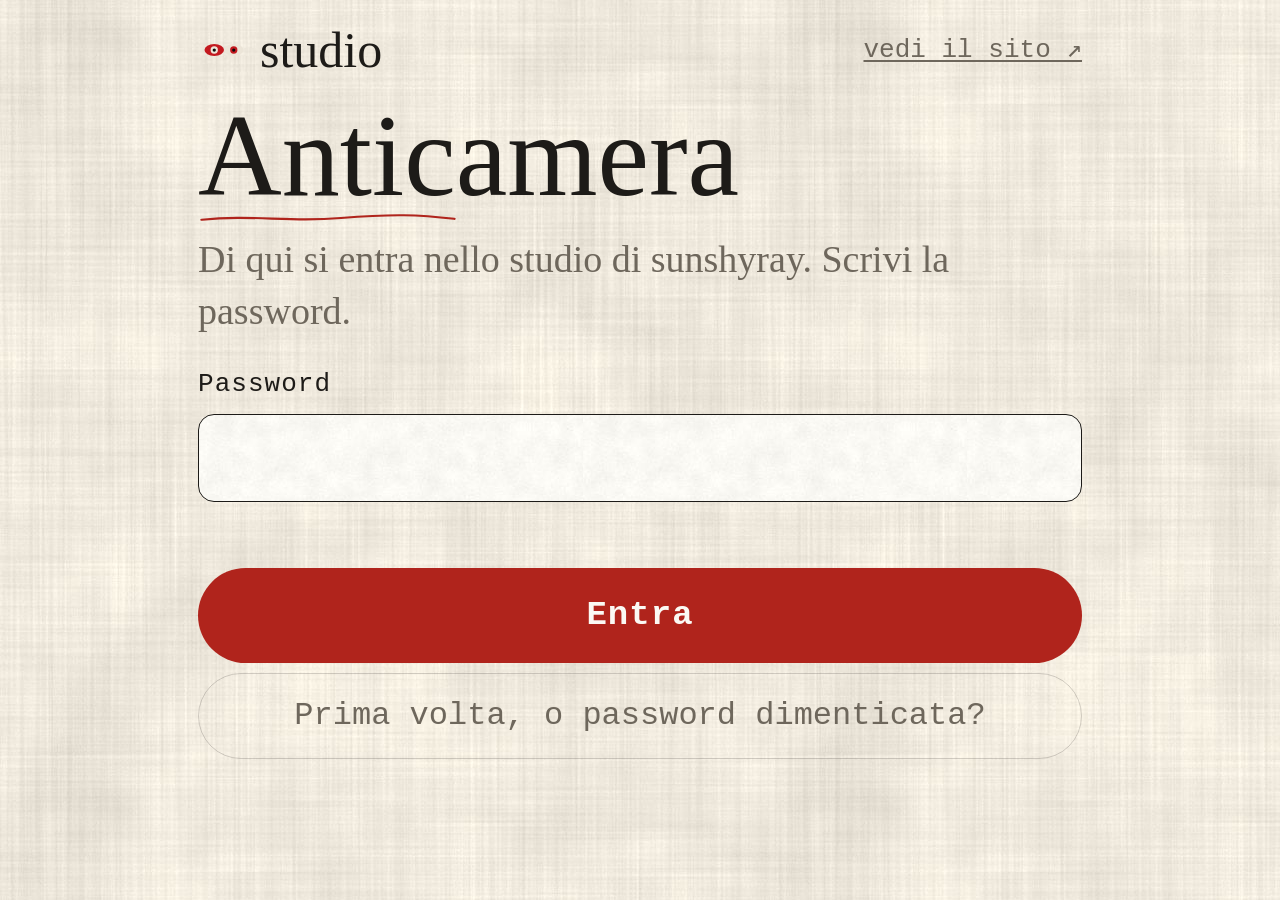
==== studio/index.html @ 6d98ebd4 "Ritaglio con cornice dritta e inclinazione della foto; anteprima fissa sul telefono e comandi a sche" ====
<!doctype html>
<html lang="it">
<head>
<meta charset="utf-8">
<meta name="viewport" content="width=device-width, initial-scale=1, viewport-fit=cover">
<title>studio</title>
<meta name="robots" content="noindex, nofollow, noarchive">
<meta http-equiv="Content-Security-Policy" content="default-src 'none'; script-src 'self'; style-src 'self' 'unsafe-inline' https://fonts.googleapis.com; font-src https://fonts.gstatic.com; img-src 'self' data: blob: https://raw.githubusercontent.com; connect-src 'self' https://api.github.com https://raw.githubusercontent.com; base-uri 'none'; form-action 'none'; object-src 'none'">
<meta name="referrer" content="no-referrer">
<meta name="theme-color" content="#f2ede3">
<link rel="icon" href="../favicon.svg" type="image/svg+xml">
<link rel="preconnect" href="https://fonts.googleapis.com">
<link rel="preconnect" href="https://fonts.gstatic.com" crossorigin>
<link href="https://fonts.googleapis.com/css2?family=EB+Garamond:ital,wght@0,400;0,500;1,400&family=Reenie+Beanie&family=Special+Elite&display=swap" rel="stylesheet">
<style>
:root{--ink:#f2ede3;--ink-2:#fbf9f4;--ink-3:#e8e1d3;--bone:#1d1b18;--dim:#6e675c;--red:#b0241c;--line:rgba(29,27,24,.18);--ok:#3f6b45;--serif:"EB Garamond",Georgia,serif;--sans:"Special Elite","Courier New",monospace;--hand:"Reenie Beanie",cursive;--ease:cubic-bezier(.16,1,.3,1)}
*{box-sizing:border-box;margin:0;padding:0}
body{background:var(--ink);color:var(--bone);font-family:var(--sans);font-size:16px;line-height:1.5;min-height:100svh;-webkit-font-smoothing:antialiased}
button,input,textarea,select{font:inherit;color:inherit}
button{cursor:pointer;background:none;border:0}
a{color:inherit}
.wrap{max-width:760px;margin:0 auto;padding:24px 16px 80px}
header{display:flex;align-items:center;justify-content:space-between;gap:12px;margin-bottom:28px}
.logo{display:flex;align-items:center;gap:10px;font-family:var(--hand);font-size:36px;line-height:1;text-decoration:none}
.logo svg{width:34px}
.small-btn{font-size:13px;color:var(--dim);text-decoration:underline;text-underline-offset:3px}
h1{font-family:var(--serif);font-weight:400;font-size:clamp(56px,13vw,84px);line-height:1;margin-bottom:10px}
.lead{color:var(--dim);margin-bottom:28px}
.tabs{display:flex;gap:6px;background:var(--ink-2);padding:6px;border-radius:99px;margin-bottom:28px;position:sticky;top:10px;z-index:5;border:1px solid var(--line)}
.tabs button{flex:1;padding:12px 8px;border-radius:99px;font-size:14px;font-weight:500;color:var(--dim);transition:background .3s,color .3s}
.tabs button.on{background:var(--bone);color:var(--ink)}
.panel{display:none;animation:fade .5s var(--ease)}
.panel.on{display:block}
@keyframes fade{from{opacity:0;transform:translateY(12px)}to{opacity:1;transform:none}}

.drop{position:relative;display:grid;place-items:center;text-align:center;min-height:260px;border:1.5px dashed rgba(29,27,24,.35);border-radius:22px;padding:28px;cursor:pointer;transition:border-color .3s,background .3s;overflow:hidden;background:var(--ink-2)}
.drop:hover,.drop.over{border-color:var(--red);background:#fff}
.drop .big{font-family:var(--hand);font-size:40px;line-height:1.1;margin:10px 0 6px}
.drop .hint{color:var(--dim);font-size:14px}
.drop svg.sp{width:56px;color:var(--red);animation:spin 10s linear infinite}
.drop img{max-height:420px;width:auto;max-width:100%;box-shadow:2px 3px 0 #cbc1ae,8px 20px 34px -12px rgba(40,30,20,.45)}
.drop .change{margin-top:12px;font-size:13px;color:var(--dim)}
.drop input{display:none}
@keyframes spin{to{transform:rotate(360deg)}}

.field{margin-top:18px}
.field label{display:block;font-size:13px;font-weight:500;letter-spacing:.04em;margin-bottom:7px;color:var(--bone)}
.field label small{color:var(--dim);font-weight:400}
.field input,.field textarea{font-family:var(--serif);font-size:18px!important;width:100%;background:var(--ink-2);border:1px solid var(--line);border-radius:14px;padding:14px 16px;font-size:16px;outline:none;transition:border-color .3s}
.field textarea{min-height:120px;resize:vertical;line-height:1.5}
.field input:focus,.field textarea:focus{border-color:var(--bone)}
.row{display:grid;grid-template-columns:1fr 1fr;gap:12px}
.status{display:grid;grid-template-columns:1fr 1fr;gap:8px;margin-top:8px}
.status label{display:flex;align-items:center;justify-content:center;gap:8px;padding:14px;border:1px solid var(--line);border-radius:14px;cursor:pointer;font-size:15px;transition:background .3s,border-color .3s}
.status input{display:none}
.status label::before{content:"";width:9px;height:9px;border-radius:50%;background:var(--ok)}
.status label.sold::before{background:var(--red)}
.status input:checked+span{font-weight:600}
.status label:has(input:checked){border-color:var(--bone);background:var(--ink-3)}
details{margin-top:22px;border:1px solid var(--line);border-radius:14px;padding:4px 16px 16px;background:var(--ink-2)}
summary{cursor:pointer;padding:12px 0 0;font-size:14px;color:var(--dim)}
details[open] summary{margin-bottom:4px}

.go{margin-top:28px;width:100%;padding:18px;border-radius:99px;background:var(--red);color:#fbf9f4;font-size:17px;font-weight:600;letter-spacing:.03em;transition:transform .2s,opacity .3s}
.go:active{transform:scale(.98)}
.go:disabled{opacity:.4;cursor:not-allowed}
.ghost{margin-top:10px;width:100%;padding:14px;border-radius:99px;border:1px solid var(--line);color:var(--dim)}

.list{display:grid;gap:12px}
.item{display:grid;grid-template-columns:84px 1fr;gap:14px;padding:12px;background:var(--ink-2);border:1px solid var(--line);border-radius:18px;align-items:center}
.item img{width:84px;height:84px;object-fit:cover;border-radius:10px}
.item h3{font-family:var(--serif);font-style:italic;font-weight:400;font-size:22px;line-height:1.1}
.item .m{font-size:13px;color:var(--dim);margin:2px 0 8px}
.item .acts{display:flex;flex-wrap:wrap;gap:6px}
.item .acts button{font-size:13px;padding:7px 12px;border-radius:99px;border:1px solid var(--line)}
.item .acts button:hover{border-color:var(--bone)}
.item .acts .del{color:var(--red)}
.pill-s{display:inline-flex;align-items:center;gap:6px;font-size:12px}
.pill-s::before{content:"";width:7px;height:7px;border-radius:50%;background:var(--ok)}
.pill-s.sold::before{background:var(--red)}
.note{font-size:14px;color:var(--dim);background:var(--ink-2);border:1px solid var(--line);border-radius:14px;padding:14px 16px;margin-top:18px}
.note b{color:var(--bone)}
.note ol{padding-left:20px;margin-top:6px}
.note li{margin:4px 0}
.err{color:var(--red);font-size:14px;margin-top:10px;min-height:1em}

/* come il sito: muro, carta, nastro adesivo */
body{background:var(--ink) url(../img/muro.jpg) 0 0/768px repeat}
.drop,.item,details,.note,.crop,.tabs,.field input,.field textarea,.status label{background-color:var(--ink-2);background-image:url(../img/carta.jpg);background-size:384px}
.drop{border-radius:6px;box-shadow:0 1px 0 rgba(0,0,0,.04),0 22px 34px -22px rgba(40,30,20,.5)}
.drop::before{content:"";position:absolute;top:-6px;left:50%;width:110px;height:28px;margin-left:-55px;background:rgba(222,210,180,.8);transform:rotate(-3deg);mix-blend-mode:multiply}
h1{font-family:var(--hand);font-size:clamp(56px,13vw,84px);line-height:.9}
h1::after{content:"";display:block;width:min(260px,70%);height:12px;margin-top:4px;background:no-repeat left/100% 100% url("data:image/svg+xml,%3Csvg xmlns='http://www.w3.org/2000/svg' viewBox='0 0 200 14' preserveAspectRatio='none'%3E%3Cpath d='M3 9 C 40 3, 70 12, 110 7 S 170 3, 197 8' fill='none' stroke='%23b0241c' stroke-width='2.4' stroke-linecap='round'/%3E%3C/svg%3E")}
.lead{font-family:var(--serif);font-size:19px;line-height:1.45}

/* fotocamera / galleria */
.drop{cursor:default}
.picks{display:flex;flex-wrap:wrap;gap:10px;justify-content:center;margin-top:18px}
.pick{display:inline-flex;align-items:center;gap:8px;padding:15px 22px;border-radius:99px;border:1px solid var(--line);background:var(--ink-2);font-size:16px;cursor:pointer;transition:transform .2s,border-color .3s}
.pick:active{transform:scale(.97)}
.pick:hover{border-color:var(--bone)}
.pick--cam{background:var(--red);border-color:var(--red);color:#fbf9f4;font-weight:600}
.pick input{display:none}
.drop .tip{font-family:var(--serif);font-size:16px;color:var(--dim);max-width:440px;margin:18px auto 0;line-height:1.4}
#dropFull .picks,#nbFull .picks{margin-top:16px}
#dropFull .pick,#nbFull .pick{padding:11px 18px;font-size:14px}
.only-mouse{display:none}
@media (hover:hover) and (pointer:fine){.pick--cam{display:none}.only-touch{display:none}.only-mouse{display:inline}}
.loupe{position:fixed;width:120px;height:120px;border-radius:50%;border:3px solid #fff;box-shadow:0 6px 20px rgba(0,0,0,.55);pointer-events:none;z-index:60;background:#000}
.cropTip.found b{color:var(--ok)}

/* tela finta + ritocchi */
.mock{background:#d9d2c4 url(../img/muro-sala.jpg) 0 0/600px;border-radius:6px;padding:30px 20px 44px;display:grid;place-items:center;box-shadow:inset 0 0 50px rgba(60,40,20,.14)}
.mock .cv{--dp:9px;position:relative;display:inline-block;max-width:calc(100% - 22px);box-shadow:13px 21px 26px -8px rgba(40,28,16,.5),27px 39px 60px -20px rgba(40,28,16,.35)}
.drop .mock .cv img{display:block;max-height:min(52svh,540px);max-width:100%;width:auto;height:auto;box-shadow:none}
.mock .cv::before,.mock .cv::after{content:"";position:absolute;background-color:#2a2420;background-image:var(--img);background-repeat:no-repeat}
.mock .cv::before{top:0;left:100%;width:var(--dp);height:100%;background-size:auto 100%;background-position:right center;transform:skewY(45deg);transform-origin:0 0;filter:brightness(.55) saturate(.85)}
.mock .cv::after{top:100%;left:0;width:100%;height:var(--dp);background-size:100% auto;background-position:center bottom;transform:skewX(45deg);transform-origin:0 0;filter:brightness(.36) saturate(.8)}
.mock .weave{position:absolute;inset:0;pointer-events:none;background:linear-gradient(135deg,rgba(255,250,240,.13),transparent 38%,transparent 62%,rgba(0,0,0,.16)),repeating-linear-gradient(0deg,rgba(0,0,0,.028) 0 1px,transparent 1px 2px),repeating-linear-gradient(90deg,rgba(255,255,255,.028) 0 1px,transparent 1px 2px);box-shadow:inset 0 0 0 1px rgba(0,0,0,.12)}
.mockCap{font-family:var(--hand);font-size:26px;color:var(--dim);margin-top:6px;text-align:center}
.tune{margin-top:14px;text-align:left;background:var(--ink-2) url(../img/carta.jpg) 0 0/384px;border:1px solid var(--line);border-radius:16px;padding:12px 16px 6px}
.tune h3{font-family:var(--hand);font-weight:400;font-size:34px;line-height:1}
.tg{font-size:11.5px;letter-spacing:.1em;text-transform:uppercase;color:var(--dim);margin:14px 0 0}
.sl{padding:7px 0 5px;border-bottom:1px dashed rgba(29,27,24,.12)}
.sl:last-child{border-bottom:0}
.slh{display:flex;justify-content:space-between;align-items:baseline;gap:10px}
.slh span{font-size:15px}
.slh small{display:block;font-family:var(--serif);font-size:13px;color:var(--dim);line-height:1.2}
.slh output{font-size:14px;color:var(--dim);font-variant-numeric:tabular-nums;cursor:pointer;padding:2px 8px;border-radius:99px;border:1px solid transparent;white-space:nowrap}
.slh output.chg{color:var(--red);border-color:rgba(176,36,28,.35)}
.slc{display:grid;grid-template-columns:40px 1fr 40px;align-items:center;gap:8px;margin-top:2px}
.slc button{width:40px;height:40px;border-radius:50%;border:1px solid var(--line);background:var(--ink-2);font-size:22px;line-height:1;color:var(--bone)}
.slc button:active{background:var(--ink-3);transform:scale(.94)}
.drop .slc input{display:block;width:100%;height:34px;accent-color:#b0241c;touch-action:pan-y;cursor:pointer}
.tbtns{display:flex;flex-wrap:wrap;gap:8px;margin:10px 0 4px}
.tb{padding:10px 14px;border-radius:99px;border:1px solid var(--line);background:var(--ink-2);font-size:14px;-webkit-user-select:none;user-select:none;touch-action:manipulation}
.tb.on{background:var(--bone);color:var(--ink)}
.mgrid{position:absolute;inset:0;pointer-events:none;opacity:0;transition:opacity .35s;
  background:linear-gradient(90deg,transparent calc(33.33% - .5px),rgba(255,255,255,.75) calc(33.33% - .5px) calc(33.33% + .5px),transparent 0,transparent calc(66.66% - .5px),rgba(255,255,255,.75) calc(66.66% - .5px) calc(66.66% + .5px),transparent 0),
  linear-gradient(0deg,transparent calc(33.33% - .5px),rgba(255,255,255,.75) calc(33.33% - .5px) calc(33.33% + .5px),transparent 0,transparent calc(66.66% - .5px),rgba(255,255,255,.75) calc(66.66% - .5px) calc(66.66% + .5px),transparent 0),
  repeating-linear-gradient(90deg,rgba(255,255,255,.22) 0 1px,transparent 1px 8.333%),repeating-linear-gradient(0deg,rgba(255,255,255,.22) 0 1px,transparent 1px 8.333%);
  outline:1px solid rgba(255,255,255,.6);mix-blend-mode:difference}
.mgrid.on{opacity:1}
.hdl.hdl--m{width:26px;height:26px;margin:-13px 0 0 -13px;background:#fff;border:3px solid #b0241c}
#retouchOld{margin:0 0 14px}
#tuneReset{margin:10px 0 8px;padding:11px;font-size:14px}

/* anteprima fissa + comandi a schede */
.seg{display:grid;grid-template-columns:repeat(3,1fr);gap:4px;background:var(--ink-3);padding:4px;border-radius:99px;margin:10px 0 4px}
.seg button{padding:11px 6px;border-radius:99px;font-size:15px;color:var(--dim)}
.seg button.on{background:var(--bone);color:var(--ink)}
.tb small{font-size:.8em;color:var(--dim)}
.tb.on small{color:inherit}
.g-hide{display:none!important}
.rot90{display:block;width:100%;margin:6px 0 2px;padding:12px;border-radius:99px;border:1px dashed var(--line);font-size:15px}
#cropRot{margin-top:12px}
.cropAngle{margin-top:14px;border:0}
.crop .slc input{display:block;width:100%;height:34px;accent-color:#b0241c;touch-action:pan-y;cursor:pointer}
.crop__stage .mgrid{inset:auto;mix-blend-mode:normal;outline:0;background:linear-gradient(90deg,transparent calc(33.33% - .5px),rgba(255,255,255,.8) calc(33.33% - .5px) calc(33.33% + .5px),transparent 0,transparent calc(66.66% - .5px),rgba(255,255,255,.8) calc(66.66% - .5px) calc(66.66% + .5px),transparent 0),linear-gradient(0deg,transparent calc(33.33% - .5px),rgba(255,255,255,.8) calc(33.33% - .5px) calc(33.33% + .5px),transparent 0,transparent calc(66.66% - .5px),rgba(255,255,255,.8) calc(66.66% - .5px) calc(66.66% + .5px),transparent 0),repeating-linear-gradient(90deg,rgba(255,255,255,.25) 0 1px,transparent 1px 8.333%),repeating-linear-gradient(0deg,rgba(255,255,255,.25) 0 1px,transparent 1px 8.333%)}
.cropRes{display:flex;align-items:center;gap:14px;margin-top:14px;text-align:left}
.cropRes img{width:92px;height:auto;max-height:120px;object-fit:contain;box-shadow:3px 5px 10px -4px rgba(40,30,20,.5);background:#2a2622;flex:none}
.cropRes p{font-family:var(--serif);font-size:16px;color:var(--dim);line-height:1.35}
.cropRes b{color:var(--bone)}
#drop.full{overflow:visible}
@media (max-width:899px){
  .tabs{position:static}
  .mockStick{position:sticky;top:0;z-index:6;margin:-14px -29px 0;padding:10px 12px 4px;background:var(--ink-2) url(../img/carta.jpg) 0 0/384px;border-bottom:1px solid var(--line);box-shadow:0 10px 18px -14px rgba(40,30,20,.45)}
  .mock{padding:16px 12px 26px}
  .drop .mock .cv img{max-height:34svh}
  .mockCap{font-size:21px;margin-top:2px}
  .tune{margin-top:10px;padding:10px 12px 4px}
  .tune h3{display:none}
  .tbtns{flex-wrap:nowrap;gap:6px;margin-top:0}
  .tb{flex:1;padding:9px 6px;font-size:13px;white-space:nowrap}
  .tb small{display:none}
  .sl{padding:5px 0 3px}
  .slh small{display:none}
}

/* overlay */
.ov{position:fixed;inset:0;z-index:50;background:rgba(242,237,227,.94);backdrop-filter:blur(6px);display:none;place-items:center;text-align:center;padding:24px}
.ov.on{display:grid;animation:fade .4s var(--ease)}
.ov svg{width:90px;color:var(--red);animation:spin 2.4s linear infinite}
.ov.done svg{animation:none;color:var(--ok)}
.ov p{font-family:var(--hand);font-size:44px;line-height:1;margin-top:18px}
.ov small{display:block;color:var(--dim);margin-top:8px;font-size:14px;max-width:340px;margin-inline:auto}
.ov button{margin-top:24px;padding:14px 30px;border-radius:99px;background:var(--bone);color:var(--ink);font-weight:600;display:none}
.ov.done button,.ov.fail button{display:inline-block}
.ov.fail svg{animation:none;color:var(--red)}

/* ritaglio */
.crop{margin-top:16px;background:var(--ink-2);border:1px solid var(--line);border-radius:22px;padding:16px}
.cropTip{font-size:14px;color:var(--dim);margin-bottom:14px}
.cropTip b{color:var(--bone)}
.crop__wrap{display:grid;place-items:center;background:#2a2622;border-radius:12px;padding:22px;overflow:hidden}
.crop__stage{position:relative;display:inline-block;touch-action:none;user-select:none;-webkit-user-select:none}
.crop__stage img,.crop__stage canvas#cropImg{display:block;max-width:100%;max-height:62svh;width:auto;height:auto;pointer-events:none}
.crop__stage svg{position:absolute;inset:0;width:100%;height:100%;overflow:visible}
#cropShade{fill:rgba(0,0,0,.5)}
#cropPoly{fill:none;stroke:#fff;stroke-width:2;vector-effect:non-scaling-stroke;stroke-dasharray:6 4}
.hdl{position:absolute;width:34px;height:34px;margin:-17px 0 0 -17px;border-radius:50%;border:3px solid #fff;background:rgba(176,36,28,.85);box-shadow:0 2px 8px rgba(0,0,0,.5);touch-action:none;cursor:grab}
.hdl:active{cursor:grabbing;transform:scale(1.15)}
.go--s{margin-top:10px;padding:14px}
.h2s{font-family:var(--serif);font-weight:400;font-size:30px;margin:44px 0 14px}
.item.nb img{object-fit:cover}

/* sul computer: testi grandi il doppio */
@media (min-width:900px){
.cropRes img{width:160px;max-height:200px}
.cropRes p{font-size:28px}
.seg button{font-size:28px}
.rot90,#cropRot{font-size:26px}
.tg{font-size:20px}
.slh span{font-size:26px}
.slh small{font-size:22px}
.slh output{font-size:24px}
.tb{font-size:24px}
.slc{grid-template-columns:56px 1fr 56px}
.slc button{width:56px;height:56px;font-size:30px}
.tune h3{font-size:56px}
.mockCap{font-size:40px}
#tuneReset{font-size:26px}
.pick{font-size:28px}
.drop .tip{font-size:30px;max-width:720px}
#dropFull .pick,#nbFull .pick{font-size:24px}
body{font-size:32px}
.logo{font-size:50px}
.small-btn{font-size:26px}
h1{font-size:clamp(76px,19vw,116px)}
.tabs button{font-size:28px}
.drop .big{font-size:56px}
.drop .hint{font-size:28px}
.drop .change{font-size:26px}
.field label{font-size:26px}
.field input,.field textarea{font-size:36px!important;font-size:32px}
.status label{font-size:30px}
summary{font-size:28px}
.go{font-size:34px}
.item h3{font-size:44px}
.item .m{font-size:26px}
.item .acts button{font-size:26px}
.pill-s{font-size:24px}
.note{font-size:28px}
.err{font-size:28px}
h1{font-size:clamp(76px,19vw,116px)}
.lead{font-size:38px}
.ov p{font-size:62px}
.ov small{font-size:28px}
.cropTip{font-size:28px}
.h2s{font-size:42px}
.wrap{max-width:920px;padding:24px 18px 120px}
header{flex-wrap:wrap}
.logo svg{width:52px}
.tabs button{padding:16px 8px}
.lead{line-height:1.35}
.field{margin-top:26px}
.field label{margin-bottom:10px}
.field input,.field textarea{padding:16px 18px;border-radius:16px}
.field textarea{min-height:200px}
#m-it,#m-en{min-height:160px!important}
#b-it,#b-en{min-height:300px!important}
.status label{padding:18px}
.status label::before{width:16px;height:16px}
.pill-s::before{width:13px;height:13px}
.drop{min-height:340px}
.drop svg.sp{width:84px}
.go{padding:22px}
.ghost{padding:18px}
.item{grid-template-columns:120px 1fr;gap:16px}
.item img{width:120px;height:120px}
.item .acts{gap:10px}
.item .acts button{padding:10px 18px}
.hdl{width:46px;height:46px;margin:-23px 0 0 -23px}
.note{line-height:1.45;padding:18px 20px}
.ov small{max-width:520px}
.ov button{padding:18px 40px}
}
</style>
</head>
<body>
<div class="wrap">
  <header>
    <a class="logo" href="../" title="Vai al sito">
      <svg viewBox="0 0 64 64"><ellipse cx="20" cy="32" rx="12" ry="7.5" fill="#c3191f"/><circle cx="20" cy="32" r="4.5" fill="#ece5d8"/><circle cx="20" cy="32" r="2" fill="#0c0a0a"/><ellipse cx="44" cy="32" rx="12" ry="7.5" fill="#ece5d8"/><circle cx="44" cy="32" r="4.5" fill="#c3191f"/><circle cx="44" cy="32" r="2" fill="#0c0a0a"/></svg>
      studio
    </a>
    <div style="display:flex;gap:16px">
      <a class="small-btn" href="../">vedi il sito ↗</a>
      <button class="small-btn" id="logout" hidden>esci</button>
    </div>
  </header>

  <!-- LOGIN -->
  <section id="login" hidden>
    <h1>Anticamera</h1>
    <div id="pwBox">
      <p class="lead">Di qui si entra nello studio di sunshyray. Scrivi la password.</p>
      <input type="text" name="username" autocomplete="username" value="sunshyray" hidden aria-hidden="true">
      <div class="field"><label for="pw">Password</label><input id="pw" type="password" autocomplete="current-password" enterkeyhint="go"></div>
      <p class="err" id="loginErr"></p>
      <button class="go" id="loginBtn">Entra</button>
      <button class="ghost" id="toSetup">Prima volta, o password dimenticata?</button>
    </div>
    <div id="setupBox" hidden>
      <p class="lead">Si fa <b>una volta sola</b>: incolla la chiave di GitHub e scegli una password. Da quel momento, da qualsiasi telefono, per entrare basta la password.</p>
      <div class="field"><label for="tok">Chiave di GitHub</label><input id="tok" type="password" autocomplete="off" placeholder="github_pat_..."></div>
      <div class="field" id="repoField" hidden><label for="repo">Repository <small>(utente/nome-repo)</small></label><input id="repo" placeholder="utente/sunshyray"></div>
      <div class="field"><label for="np1">Scegli la password <small>(almeno 10 caratteri)</small></label><input id="np1" type="password" autocomplete="new-password"></div>
      <div class="field"><label for="np2">Riscrivila</label><input id="np2" type="password" autocomplete="new-password"></div>
      <p class="note">Meglio una piccola frase facile da ricordare per voi, ma non per gli altri (es. <b>spirale rossa di marzo</b>).</p>
      <p class="err" id="setupErr"></p>
      <button class="go" id="setupBtn">Salva la password ed entra</button>
      <button class="ghost" id="toPw">Ho già la password</button>
    </div>
  </section>

  <!-- APP -->
  <section id="app" hidden>
    <div class="tabs">
      <button data-t="new" class="on">＋ Opera</button>
      <button data-t="list">Opere</button>
      <button data-t="nb">Quaderno</button>
      <button data-t="bio">Bio</button>
    </div>

    <!-- NUOVA / MODIFICA OPERA -->
    <div class="panel on" id="p-new">
      <h1 id="formTitle">Nuova opera</h1>
      <p class="lead" id="formLead">Fotografa il quadro: lo trovo e lo metto dritto io, tu controlli e premi Ritaglia. Poi ritocchi se serve, scrivi due righe e premi Pubblica.</p>
      <div class="drop" id="drop">
        <div id="dropEmpty">
          <svg class="sp" viewBox="-100 -100 200 200"><path id="spD" fill="none" stroke="currentColor" stroke-width="8" stroke-linecap="round"/></svg>
          <div class="big"><span class="only-touch">Fotografa il quadro</span><span class="only-mouse">Trascina qui la foto</span></div>
          <div class="picks">
            <label class="pick pick--cam"><input type="file" id="fileCam" accept="image/*" capture="environment">📷 Scatta la foto</label>
            <label class="pick"><input type="file" id="file" accept="image/*">🖼 Scegli dalla galleria</label>
          </div>
          <p class="tip">Consiglio: mettiti <b>di fronte</b> al quadro, lascia <b>un po' di muro intorno</b>, buona luce e niente flash. Gli angoli li trovo io.</p>
        </div>
        <div id="dropFull" hidden>
          <button type="button" class="ghost" id="retouchOld" hidden>✎ Ritocca questa foto</button>
          <div class="mockStick" id="mockStick">
            <div class="mock"><span class="cv" id="mCv"><img id="preview" alt=""><i class="weave"></i><i class="mgrid" id="mGrid"></i></span></div>
            <p class="mockCap">così apparirà sul sito</p>
          </div>
          <div class="tune" id="tune" hidden>
            <h3>Ritocchi</h3>
            <div class="tbtns">
              <button type="button" class="tb" id="tuneAuto">✨ Luce auto</button>
              <button type="button" class="tb" id="tuneBefore">👁 Com'era <small>(tieni premuto)</small></button>
              <button type="button" class="tb" id="tuneGrid">▦ Griglia</button>
            </div>
            <div class="seg" id="tuneSeg">
              <button type="button" data-g="forma" class="on">Forma</button>
              <button type="button" data-g="margini">Margini</button>
              <button type="button" data-g="colore">Colore</button>
            </div>
            <div id="tuneRows"></div>
            <button type="button" class="ghost" id="tuneReset">Azzera tutti i ritocchi</button>
          </div>
          <div class="picks">
            <label class="pick pick--cam"><input type="file" id="fileCam2" accept="image/*" capture="environment">📷 Rifai la foto</label>
            <label class="pick"><input type="file" id="file2" accept="image/*">🖼 Un'altra dalla galleria</label>
          </div>
        </div>
      </div>
      <button class="ghost" id="recrop" hidden>Sistema di nuovo gli angoli</button>

      <!-- ritaglio a 4 angoli -->
      <div class="crop" id="crop" hidden>
        <p class="cropTip" id="cropTip"><b>Trascina i 4 pallini rossi sugli angoli del quadro.</b> Così la foto diventa dritta, senza muro intorno, e si appoggia bene sulla tela.</p>
        <div class="crop__wrap"><div class="crop__stage" id="stage">
          <canvas id="cropImg"></canvas>
          <i class="mgrid" id="cGrid"></i>
          <svg viewBox="0 0 1 1" preserveAspectRatio="none"><path id="cropShade" fill-rule="evenodd"/><polygon id="cropPoly"/></svg>
          <button type="button" class="hdl" data-k="0" aria-label="angolo in alto a sinistra"></button>
          <button type="button" class="hdl" data-k="1" aria-label="angolo in alto a destra"></button>
          <button type="button" class="hdl" data-k="2" aria-label="angolo in basso a destra"></button>
          <button type="button" class="hdl" data-k="3" aria-label="angolo in basso a sinistra"></button>
          <button type="button" class="hdl hdl--m" data-s="0" aria-label="lato sopra"></button>
          <button type="button" class="hdl hdl--m" data-s="1" aria-label="lato destro"></button>
          <button type="button" class="hdl hdl--m" data-s="2" aria-label="lato sotto"></button>
          <button type="button" class="hdl hdl--m" data-s="3" aria-label="lato sinistro"></button>
          <canvas class="loupe" id="loupe" width="240" height="240" hidden></canvas>
        </div></div>
        <div class="sl cropAngle">
          <div class="slh"><span>Inclinazione<small>se la foto è storta, girala finché il quadro sta dritto nella cornice</small></span><output id="caOut" title="tocca per azzerare">0°</output></div>
          <div class="slc"><button type="button" data-d="-1" aria-label="meno">−</button><input type="range" id="caRange" min="-15" max="15" step="0.1" value="0" aria-label="Inclinazione"><button type="button" data-d="1" aria-label="più">+</button></div>
        </div>
        <div class="cropRes"><img id="cropRes" alt=""><p>← <b>così verrà</b>: dritto, senza muro intorno. Se non ti torna, sposta i pallini.</p></div>
        <button type="button" class="ghost" id="cropRot">↻ Gira la foto di 90°</button>
        <div class="row">
          <button class="ghost" id="cropSkip">Usa la foto intera</button>
          <button class="go go--s" id="cropOk">Ritaglia ✓</button>
        </div>
      </div>

      <div class="field"><label for="f-titolo">Titolo *</label><input id="f-titolo" placeholder="es. Vortice rosso"></div>
      <div class="field"><label for="f-desc">Descrizione</label><textarea id="f-desc" placeholder="Cosa racconta questo quadro? Perché l'hai dipinto?"></textarea></div>
      <div class="row">
        <div class="field"><label for="f-dim">Dimensioni <small>(larghezza × altezza)</small></label><input id="f-dim" placeholder="es. 50 × 70 cm"></div>
        <div class="field"><label for="f-anno">Anno</label><input id="f-anno" inputmode="numeric"></div>
      </div>
      <p class="note" style="margin-top:10px">Le dimensioni servono anche al sito: la tela viene mostrata <b>con le proporzioni giuste</b> e <b>più grande o più piccola</b> rispetto alle altre, come dal vero.</p>
      <div class="row">
        <div class="field"><label for="f-tecnica">Tecnica</label><input id="f-tecnica" placeholder="es. Acrilico su tela"></div>
        <div class="field"><label for="f-prezzo">Prezzo <small>(vuoto = su richiesta)</small></label><input id="f-prezzo" placeholder="es. 350 €"></div>
      </div>
      <div class="field"><label>Stato</label>
        <div class="status">
          <label><input type="radio" name="stato" value="disponibile" checked><span>Disponibile</span></label>
          <label class="sold"><input type="radio" name="stato" value="venduta"><span>Venduta</span></label>
        </div>
      </div>
      <details>
        <summary>Versione inglese (facoltativa)</summary>
        <div class="field"><label for="f-titolo-en">Title</label><input id="f-titolo-en"></div>
        <div class="field"><label for="f-desc-en">Description</label><textarea id="f-desc-en"></textarea></div>
        <div class="field"><label for="f-tecnica-en">Technique</label><input id="f-tecnica-en" placeholder="e.g. Acrylic on canvas"></div>
      </details>
      <button class="go" id="publish">Pubblica</button>
      <button class="ghost" id="cancelEdit" hidden>Annulla modifiche</button>
    </div>

    <!-- ELENCO OPERE -->
    <div class="panel" id="p-list">
      <h1>Le mie opere</h1>
      <p class="lead">La prima in alto è la prima che si vede sul sito. Usa ↑ ↓ per cambiare l'ordine.</p>
      <div class="list" id="list"></div>
    </div>

    <!-- QUADERNO -->
    <div class="panel" id="p-nb">
      <h1>Il mio quaderno</h1>
      <p class="lead">Pagine, schizzi, appunti. Qui la foto va bene così com'è: niente ritaglio.</p>
      <div class="drop" id="nbDrop">
        <div id="nbEmpty">
          <div class="big">Aggiungi una pagina</div>
          <div class="picks">
            <label class="pick pick--cam"><input type="file" id="nbCam" accept="image/*" capture="environment">📷 Scatta la foto</label>
            <label class="pick"><input type="file" id="nbFile" accept="image/*">🖼 Scegli dalla galleria</label>
          </div>
        </div>
        <div id="nbFull" hidden><img id="nbPreview" alt="">
          <div class="picks">
            <label class="pick pick--cam"><input type="file" id="nbCam2" accept="image/*" capture="environment">📷 Rifai la foto</label>
            <label class="pick"><input type="file" id="nbFile2" accept="image/*">🖼 Un'altra dalla galleria</label>
          </div>
        </div>
      </div>
      <div class="field"><label for="nb-nota">Nota scritta a mano <small>(facoltativa)</small></label><input id="nb-nota" placeholder="es. notte di marzo"></div>
      <div class="field"><label for="nb-nota-en">Nota in inglese <small>(facoltativa)</small></label><input id="nb-nota-en"></div>
      <button class="go" id="nbAdd">Aggiungi al quaderno</button>
      <h2 class="h2s">Pagine nel quaderno</h2>
      <div class="list" id="nbList"></div>
    </div>

    <!-- BIO -->
    <div class="panel" id="p-bio">
      <h1>Bio e contatti</h1>
      <p class="lead">Questi testi compaiono nella pagina principale.</p>
      <div class="field"><label for="m-it">Frase d'apertura <small>(quella battuta a macchina)</small></label><textarea id="m-it" style="min-height:90px"></textarea></div>
      <p class="note">Trucchetto: scrivi <b>~~parole~~</b> per farle apparire cancellate a penna, e <b>*parola*</b> per cerchiarla in rosso.</p>
      <div class="field"><label for="m-en">Frase d'apertura in inglese <small>(facoltativa)</small></label><textarea id="m-en" style="min-height:90px"></textarea></div>
      <div class="field"><label for="b-it">Bio (italiano)</label><textarea id="b-it" style="min-height:170px"></textarea></div>
      <div class="field"><label for="b-en">Bio (inglese) <small>(facoltativa)</small></label><textarea id="b-en" style="min-height:170px"></textarea></div>
      <div class="field"><label for="b-ig">Instagram <small>(solo il nome, senza @)</small></label><input id="b-ig" placeholder="sunshyr4y"></div>
      <div class="field"><label for="b-mail">Email</label><input id="b-mail" type="email" placeholder="nome@email.com"></div>
      <div class="field"><label for="b-wa">WhatsApp <small>(con prefisso, es. 393331234567, facoltativo)</small></label><input id="b-wa" inputmode="tel"></div>
      <button class="go" id="saveBio">Salva</button>

      <h2 class="h2s">Cambia password</h2>
      <p class="note">La nuova password vale subito su tutti i telefoni. Chi è già entrato resta dentro finché non preme “esci”.</p>
      <div class="field"><label for="cp1">Nuova password <small>(almeno 10 caratteri)</small></label><input id="cp1" type="password" autocomplete="new-password"></div>
      <div class="field"><label for="cp2">Riscrivila</label><input id="cp2" type="password" autocomplete="new-password"></div>
      <button class="ghost" id="chPw">Cambia password</button>
    </div>
  </section>
</div>

<div class="ov" id="ov">
  <div>
    <svg viewBox="-100 -100 200 200"><path id="spO" fill="none" stroke="currentColor" stroke-width="7" stroke-linecap="round"/></svg>
    <p id="ovMsg">Un attimo…</p>
    <small id="ovSub"></small>
    <button id="ovBtn">Ok</button>
  </div>
</div>

<script src="../config.js"></script>
<script src="../js/admin.js"></script>
</body>
</html>
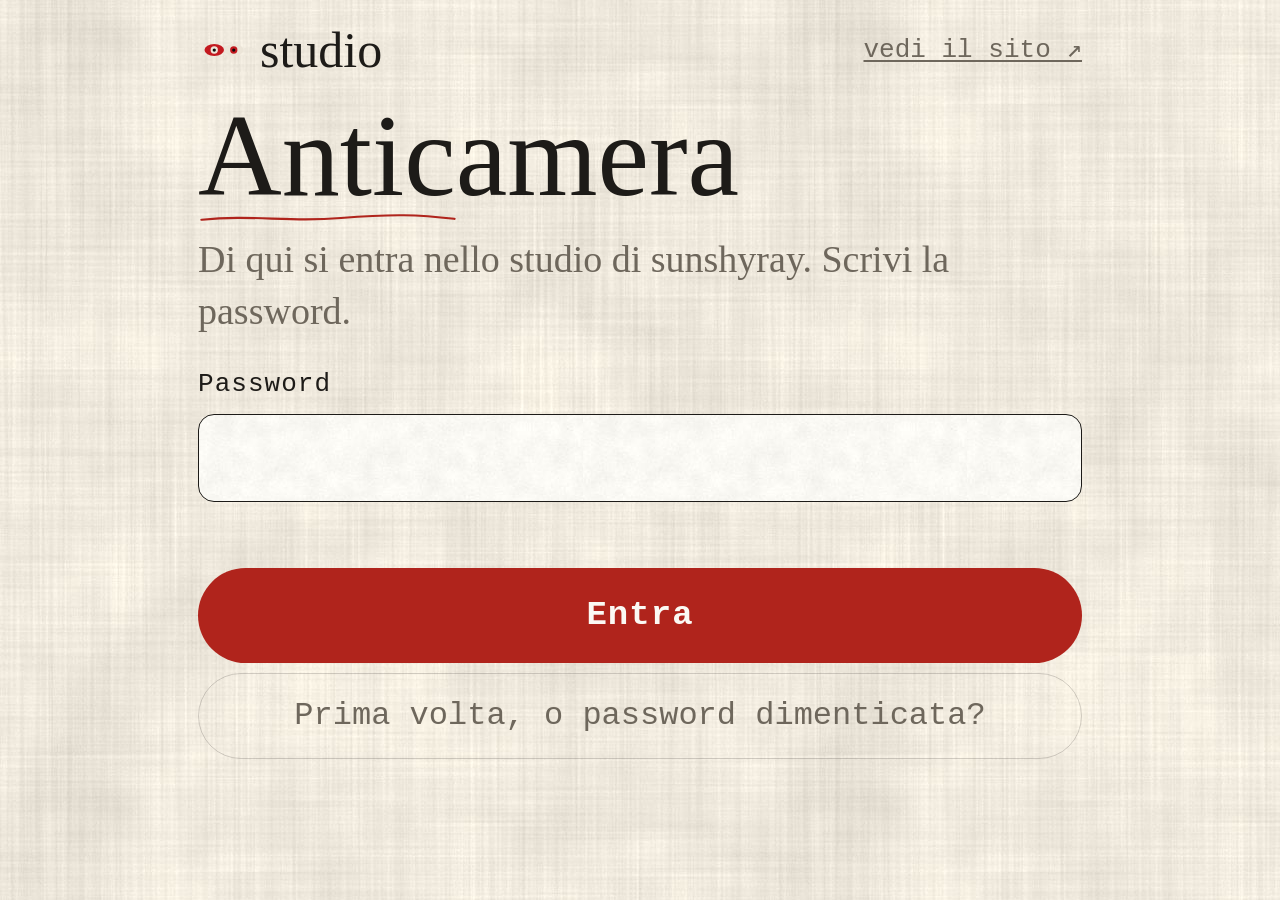
==== commit 35d22e46: "Anteprima fissa anche sui Safari meno recenti Co-Authored-By: Claude Opus 5.5 <noreply@anthropic.com" ====
--- a/studio/index.html
+++ b/studio/index.html
@@ -164,7 +164,7 @@
 #drop.full{overflow:visible}
 @media (max-width:899px){
   .tabs{position:static}
-  .mockStick{position:sticky;top:0;z-index:6;margin:-14px -29px 0;padding:10px 12px 4px;background:var(--ink-2) url(../img/carta.jpg) 0 0/384px;border-bottom:1px solid var(--line);box-shadow:0 10px 18px -14px rgba(40,30,20,.45)}
+  .mockStick{position:-webkit-sticky;position:sticky;top:0;z-index:6;margin:-14px -29px 0;padding:10px 12px 4px;background:var(--ink-2) url(../img/carta.jpg) 0 0/384px;border-bottom:1px solid var(--line);box-shadow:0 10px 18px -14px rgba(40,30,20,.45)}
   .mock{padding:16px 12px 26px}
   .drop .mock .cv img{max-height:34svh}
   .mockCap{font-size:21px;margin-top:2px}
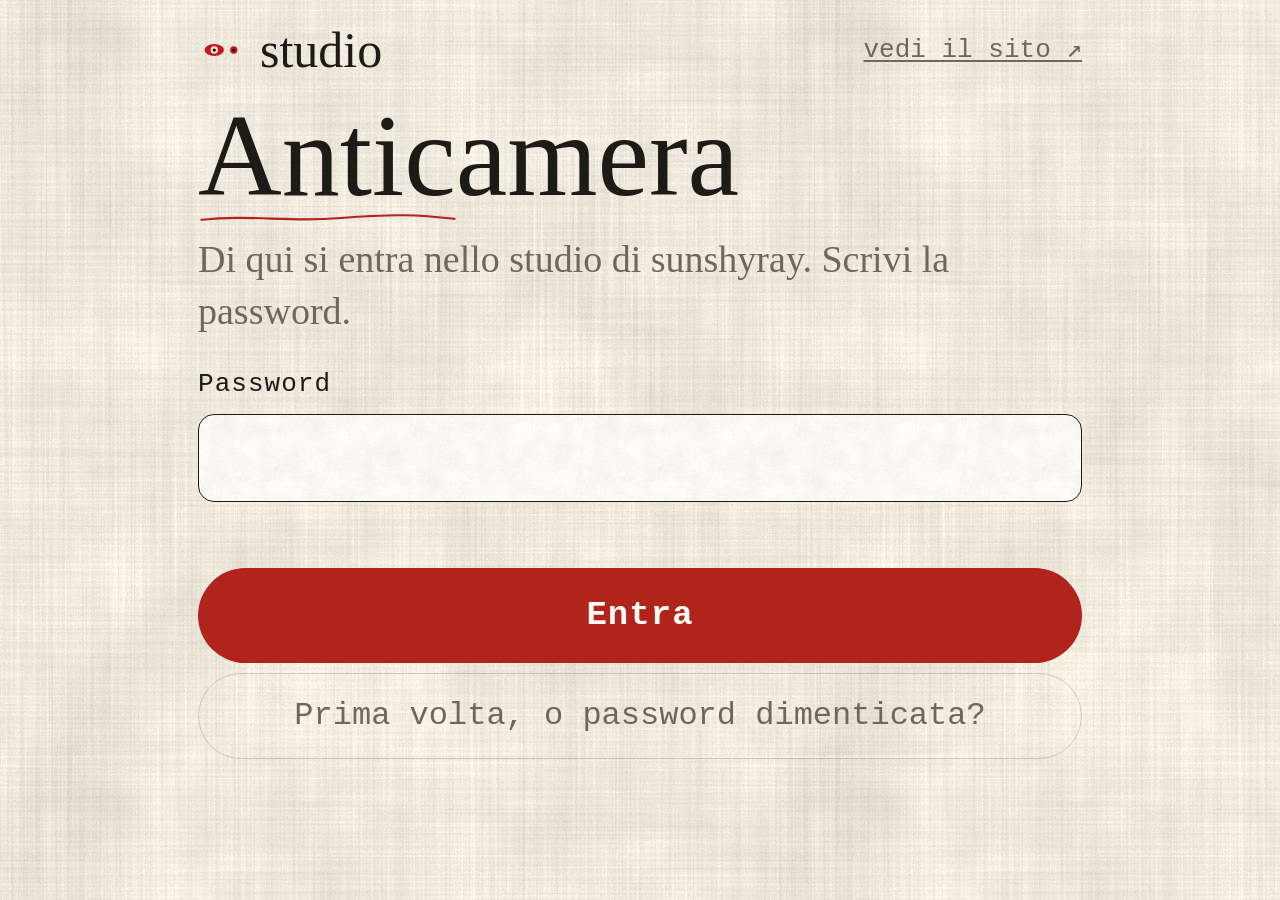
==== commit df93270a: "Telefono: ritaglio come immagine, finestrella di anteprima sempre in vista, versione nei link per ev" ====
--- a/studio/index.html
+++ b/studio/index.html
@@ -8,6 +8,7 @@
 <meta http-equiv="Content-Security-Policy" content="default-src 'none'; script-src 'self'; style-src 'self' 'unsafe-inline' https://fonts.googleapis.com; font-src https://fonts.gstatic.com; img-src 'self' data: blob: https://raw.githubusercontent.com; connect-src 'self' https://api.github.com https://raw.githubusercontent.com; base-uri 'none'; form-action 'none'; object-src 'none'">
 <meta name="referrer" content="no-referrer">
 <meta name="theme-color" content="#f2ede3">
+<meta http-equiv="Cache-Control" content="no-cache">
 <link rel="icon" href="../favicon.svg" type="image/svg+xml">
 <link rel="preconnect" href="https://fonts.googleapis.com">
 <link rel="preconnect" href="https://fonts.gstatic.com" crossorigin>
@@ -176,6 +177,12 @@
   .sl{padding:5px 0 3px}
   .slh small{display:none}
 }
+
+/* finestrella con la tela, sempre in vista mentre si regola */
+.floatPrev{position:fixed;top:calc(8px + env(safe-area-inset-top));right:8px;z-index:40;width:min(44vw,240px);padding:8px 8px 4px;background:#d9d2c4 url(../img/muro-sala.jpg) 0 0/400px;border-radius:10px;box-shadow:0 10px 26px -8px rgba(0,0,0,.55),0 0 0 1px rgba(0,0,0,.08);text-align:center;pointer-events:none}
+.floatPrev img{display:block;width:100%;height:auto;max-height:32svh;max-height:32vh;object-fit:contain;box-shadow:5px 8px 12px -6px rgba(40,28,16,.6)}
+.floatPrev small{display:block;font-family:var(--hand);font-size:18px;color:var(--dim);line-height:1.3}
+.floatPrev[hidden]{display:none}
 
 /* overlay */
 .ov{position:fixed;inset:0;z-index:50;background:rgba(242,237,227,.94);backdrop-filter:blur(6px);display:none;place-items:center;text-align:center;padding:24px}
@@ -370,7 +377,7 @@
       <div class="crop" id="crop" hidden>
         <p class="cropTip" id="cropTip"><b>Trascina i 4 pallini rossi sugli angoli del quadro.</b> Così la foto diventa dritta, senza muro intorno, e si appoggia bene sulla tela.</p>
         <div class="crop__wrap"><div class="crop__stage" id="stage">
-          <canvas id="cropImg"></canvas>
+          <img id="cropImg" alt="">
           <i class="mgrid" id="cGrid"></i>
           <svg viewBox="0 0 1 1" preserveAspectRatio="none"><path id="cropShade" fill-rule="evenodd"/><polygon id="cropPoly"/></svg>
           <button type="button" class="hdl" data-k="0" aria-label="angolo in alto a sinistra"></button>
@@ -478,6 +485,8 @@
   </section>
 </div>
 
+<div class="floatPrev" id="floatPrev" hidden aria-hidden="true"><img id="floatImg" alt=""><small>anteprima</small></div>
+
 <div class="ov" id="ov">
   <div>
     <svg viewBox="-100 -100 200 200"><path id="spO" fill="none" stroke="currentColor" stroke-width="7" stroke-linecap="round"/></svg>
@@ -487,7 +496,7 @@
   </div>
 </div>
 
-<script src="../config.js"></script>
-<script src="../js/admin.js"></script>
+<script src="../config.js?v=20261123c"></script>
+<script src="../js/admin.js?v=20261123c"></script>
 </body>
 </html>
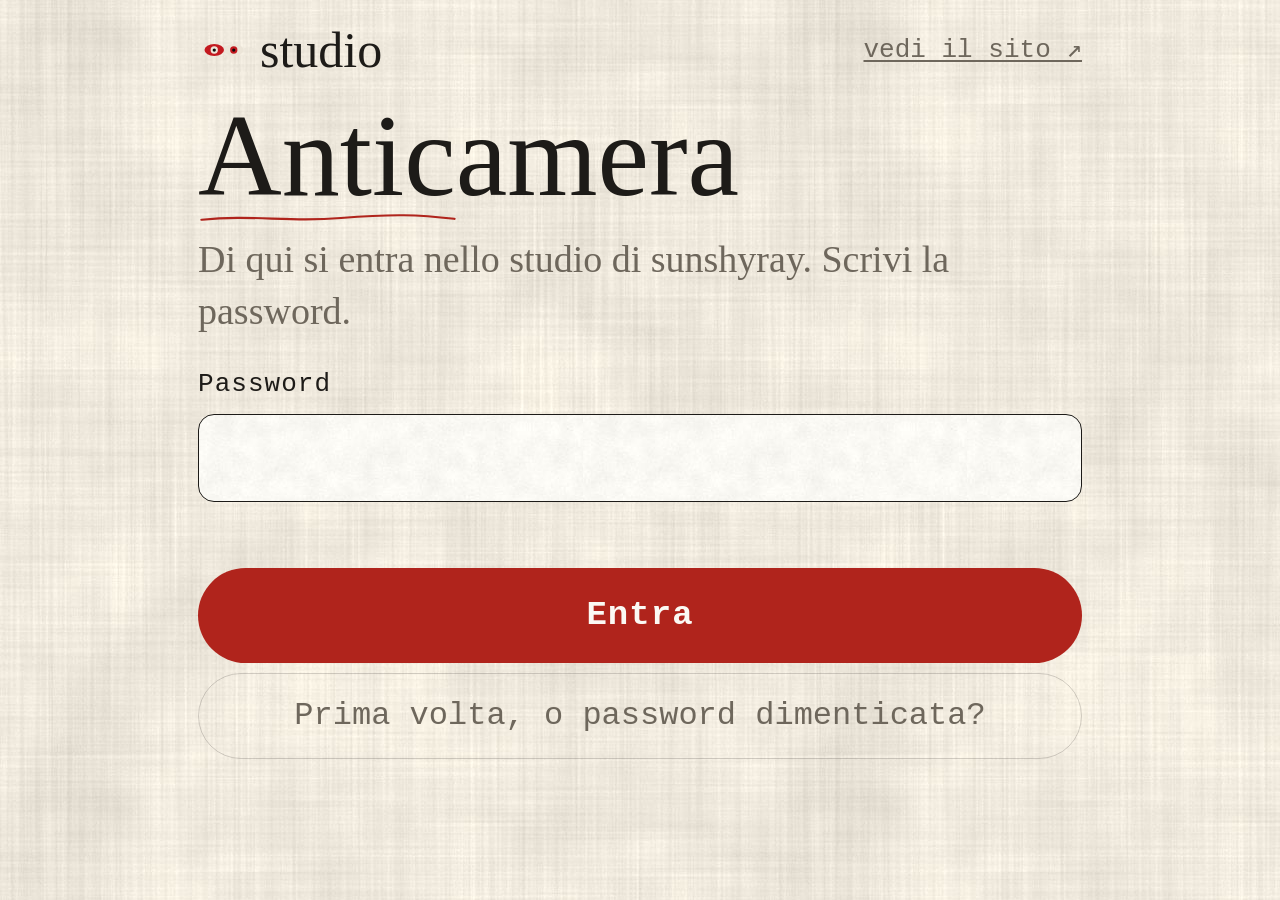
==== commit 6bfa2017: "Icone da app: occhio rosso per la galleria, occhio bianco per lo studio Co-Authored-By: Claude Opus " ====
--- a/studio/index.html
+++ b/studio/index.html
@@ -5,11 +5,17 @@
 <meta name="viewport" content="width=device-width, initial-scale=1, viewport-fit=cover">
 <title>studio</title>
 <meta name="robots" content="noindex, nofollow, noarchive">
-<meta http-equiv="Content-Security-Policy" content="default-src 'none'; script-src 'self'; style-src 'self' 'unsafe-inline' https://fonts.googleapis.com; font-src https://fonts.gstatic.com; img-src 'self' data: blob: https://raw.githubusercontent.com; connect-src 'self' https://api.github.com https://raw.githubusercontent.com; base-uri 'none'; form-action 'none'; object-src 'none'">
+<meta http-equiv="Content-Security-Policy" content="default-src 'none'; script-src 'self'; style-src 'self' 'unsafe-inline' https://fonts.googleapis.com; font-src https://fonts.gstatic.com; img-src 'self' data: blob: https://raw.githubusercontent.com; connect-src 'self' https://api.github.com https://raw.githubusercontent.com; manifest-src 'self'; base-uri 'none'; form-action 'none'; object-src 'none'">
 <meta name="referrer" content="no-referrer">
 <meta name="theme-color" content="#f2ede3">
 <meta http-equiv="Cache-Control" content="no-cache">
-<link rel="icon" href="../favicon.svg" type="image/svg+xml">
+<link rel="icon" href="../icons/studio-32.png" sizes="32x32" type="image/png">
+<link rel="apple-touch-icon" href="../icons/studio-180.png">
+<link rel="manifest" href="manifest.webmanifest">
+<meta name="apple-mobile-web-app-title" content="studio">
+<meta name="apple-mobile-web-app-capable" content="yes">
+<meta name="mobile-web-app-capable" content="yes">
+<meta name="apple-mobile-web-app-status-bar-style" content="default">
 <link rel="preconnect" href="https://fonts.googleapis.com">
 <link rel="preconnect" href="https://fonts.gstatic.com" crossorigin>
 <link href="https://fonts.googleapis.com/css2?family=EB+Garamond:ital,wght@0,400;0,500;1,400&family=Reenie+Beanie&family=Special+Elite&display=swap" rel="stylesheet">
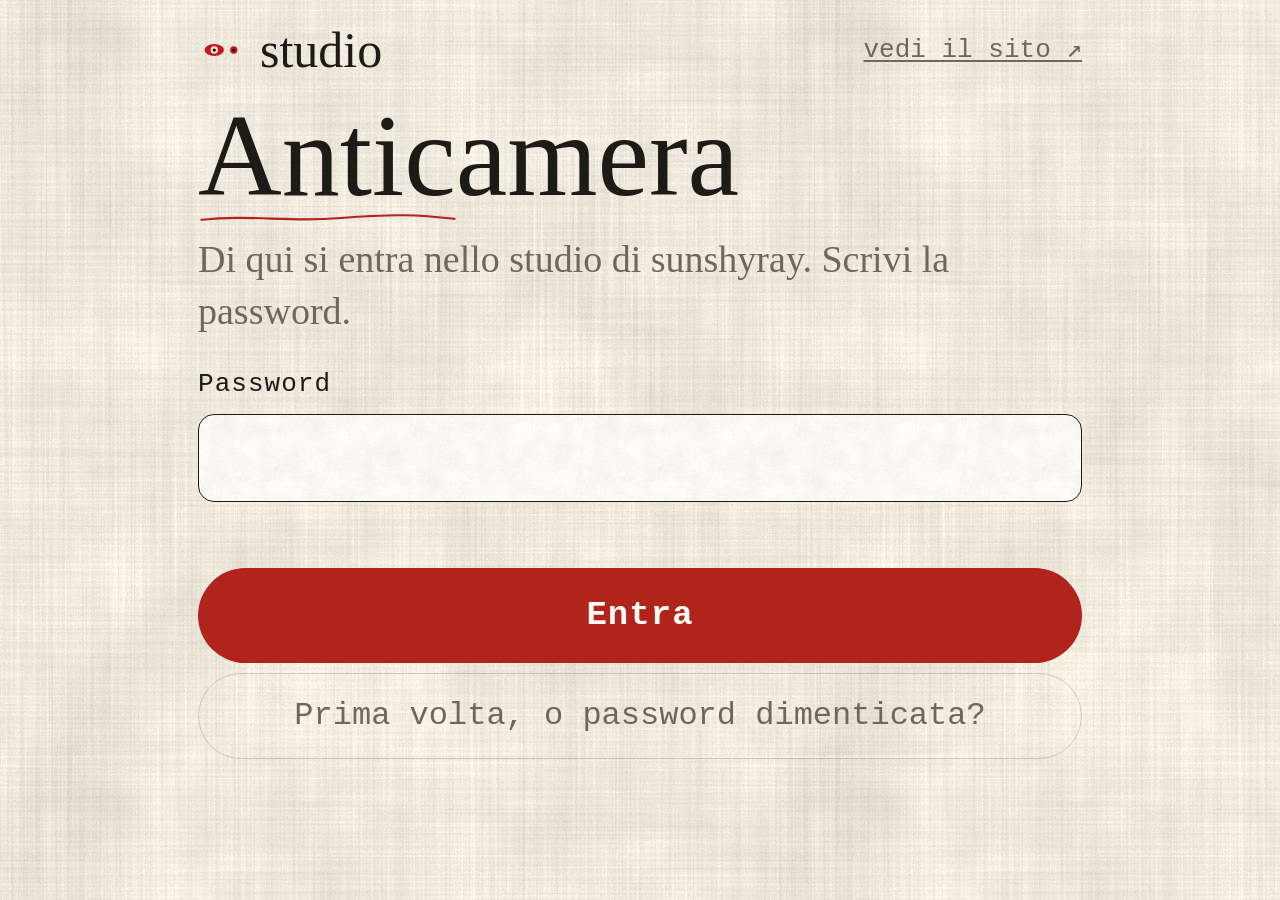
==== commit 84f881bd: "Ritocchi: spostare il quadro trascinando col dito sulla tela Co-Authored-By: Claude Opus 5.5 <norepl" ====
--- a/studio/index.html
+++ b/studio/index.html
@@ -124,6 +124,8 @@
 .mock .cv::before{top:0;left:100%;width:var(--dp);height:100%;background-size:auto 100%;background-position:right center;transform:skewY(45deg);transform-origin:0 0;filter:brightness(.55) saturate(.85)}
 .mock .cv::after{top:100%;left:0;width:100%;height:var(--dp);background-size:100% auto;background-position:center bottom;transform:skewX(45deg);transform-origin:0 0;filter:brightness(.36) saturate(.8)}
 .mock .weave{position:absolute;inset:0;pointer-events:none;background:linear-gradient(135deg,rgba(255,250,240,.13),transparent 38%,transparent 62%,rgba(0,0,0,.16)),repeating-linear-gradient(0deg,rgba(0,0,0,.028) 0 1px,transparent 1px 2px),repeating-linear-gradient(90deg,rgba(255,255,255,.028) 0 1px,transparent 1px 2px);box-shadow:inset 0 0 0 1px rgba(0,0,0,.12)}
+#drop.full .mock .cv{touch-action:none;cursor:grab}
+#drop.full .mock .cv.dragging{cursor:grabbing}
 .mockCap{font-family:var(--hand);font-size:26px;color:var(--dim);margin-top:6px;text-align:center}
 .tune{margin-top:14px;text-align:left;background:var(--ink-2) url(../img/carta.jpg) 0 0/384px;border:1px solid var(--line);border-radius:16px;padding:12px 16px 6px}
 .tune h3{font-family:var(--hand);font-weight:400;font-size:34px;line-height:1}
@@ -502,7 +504,7 @@
   </div>
 </div>
 
-<script src="../config.js?v=20261123c"></script>
-<script src="../js/admin.js?v=20261123c"></script>
+<script src="../config.js?v=20261123d"></script>
+<script src="../js/admin.js?v=20261123d"></script>
 </body>
 </html>
